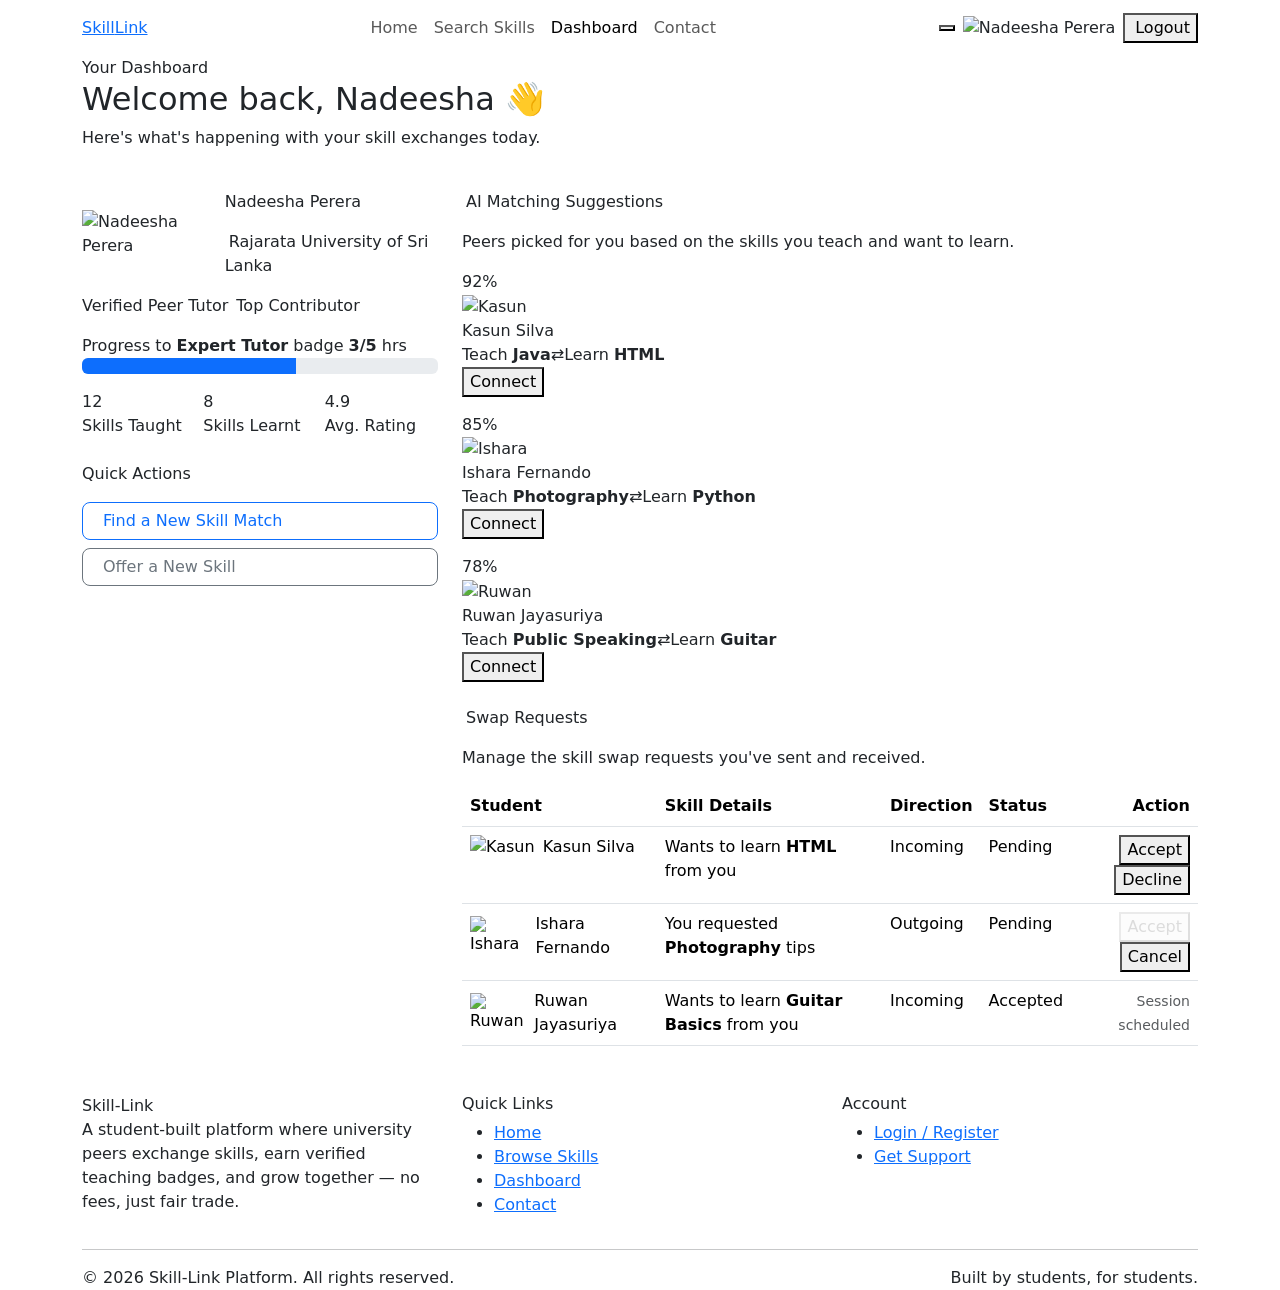
==== dashboard.html @ 2601b288 "Update recent code changes" ====
<!DOCTYPE html>
<html lang="en">
<head>
<meta charset="UTF-8">
<meta name="viewport" content="width=device-width, initial-scale=1.0">
<title>Dashboard | Skill-Link</title>

<!-- Bootstrap 5 -->
<link href="https://cdnjs.cloudflare.com/ajax/libs/twitter-bootstrap/5.3.3/css/bootstrap.min.css" rel="stylesheet">
<!-- Bootstrap Icons -->
<link href="https://cdnjs.cloudflare.com/ajax/libs/bootstrap-icons/1.11.3/font/bootstrap-icons.min.css" rel="stylesheet">
<!-- Fonts -->
<link rel="preconnect" href="https://fonts.googleapis.com">
<link href="https://fonts.googleapis.com/css2?family=Poppins:wght@500;600;700;800&family=Inter:wght@400;500;600;700&display=swap" rel="stylesheet">

<!-- Custom Stylesheet -->
<link rel="stylesheet" href="css/dashboard.css">
</head>
<body>


<nav class="navbar navbar-expand-lg sl-navbar sticky-top">
  <div class="container">
    <a class="sl-brand" href="index.html">Skill<span class="dot">Link</span></a>

    <button class="navbar-toggler border-0 text-white" type="button" data-bs-toggle="collapse" data-bs-target="#slNav">
      <i class="bi bi-list fs-2 text-white"></i>
    </button>

    <div class="collapse navbar-collapse" id="slNav">
      <ul class="navbar-nav mx-auto mt-3 mt-lg-0">
        <li class="nav-item"><a class="nav-link sl-nav-link" href="index.html">Home</a></li>
        <li class="nav-item"><a class="nav-link sl-nav-link" href="skills.html">Search Skills</a></li>
        <li class="nav-item"><a class="nav-link sl-nav-link active" href="dashboard.html">Dashboard</a></li>
        <li class="nav-item"><a class="nav-link sl-nav-link" href="contact.html">Contact</a></li>
      </ul>

      <div class="d-flex align-items-center gap-2 mt-3 mt-lg-0">
        <button class="sl-icon-btn" title="Notifications">
          <i class="bi bi-bell"></i>
          <span class="badge-dot"></span>
        </button>

        <div class="dropdown">
          <button class="btn d-flex align-items-center gap-2 p-0 border-0" data-bs-toggle="dropdown" aria-expanded="false">
            <img src="https://images.unsplash.com/photo-1534528741775-53994a69daeb?auto=format&fit=crop&w=150&q=80" class="sl-nav-avatar" alt="Nadeesha Perera">
          </button>
          <ul class="dropdown-menu dropdown-menu-end dropdown-menu-dark-custom mt-2">
            <li><h6 class="dropdown-header text-white-50">Nadeesha Perera</h6></li>
            <li><a class="dropdown-item" href="#"><i class="bi bi-person me-2"></i>My Profile</a></li>
            <li><a class="dropdown-item" href="dashboard.html"><i class="bi bi-speedometer2 me-2"></i>Dashboard</a></li>
            <li><hr class="dropdown-divider"></li>
            <li><a class="dropdown-item" href="#"><i class="bi bi-gear me-2"></i>Settings</a></li>
          </ul>
        </div>

        <button class="sl-btn-logout" onclick="handleLogout()">
          <i class="bi bi-box-arrow-right me-1"></i>Logout
        </button>
      </div>
    </div>
  </div>
</nav>


<div class="container sl-page-header">
  <div class="eyebrow">Your Dashboard</div>
  <h2>Welcome back, Nadeesha 👋</h2>
  <p>Here's what's happening with your skill exchanges today.</p>
</div>


<div class="container pb-5">
  <div class="row g-4 mt-1">

    
    <div class="col-lg-4">
      <div class="sl-card mb-4">
        <div class="d-flex align-items-center gap-3 mb-3">
          <img src="https://images.unsplash.com/photo-1534528741775-53994a69daeb?auto=format&fit=crop&w=150&q=80" class="sl-profile-photo" alt="Nadeesha Perera">
          <div>
            <p class="sl-profile-name">Nadeesha Perera</p>
            <p class="sl-profile-uni mb-0"><i class="bi bi-mortarboard me-1"></i>Rajarata University of Sri Lanka</p>
          </div>
        </div>

        <div class="d-flex flex-wrap gap-2 mb-3">
          <span class="sl-badge-chip" data-bs-toggle="tooltip" title="Awarded after 5+ verified peer teaching sessions">
            <i class="bi bi-patch-check-fill"></i> Verified Peer Tutor
          </span>
          <span class="sl-badge-chip mint" data-bs-toggle="tooltip" title="Ranked in the top 10% of active contributors this month">
            <i class="bi bi-star-fill"></i> Top Contributor
          </span>
        </div>

        <div class="sl-progress-wrap mb-3">
          <div class="label-row">
            <span>Progress to <strong>Expert Tutor</strong> badge</span>
            <span><strong>3/5</strong> hrs</span>
          </div>
          <div class="progress">
            <div class="progress-bar progress-bar-amber" style="width:60%"></div>
          </div>
        </div>

        <div class="row g-2">
          <div class="col-4">
            <div class="sl-stat">
              <div class="num">12</div>
              <div class="lbl">Skills Taught</div>
            </div>
          </div>
          <div class="col-4">
            <div class="sl-stat">
              <div class="num">8</div>
              <div class="lbl">Skills Learnt</div>
            </div>
          </div>
          <div class="col-4">
            <div class="sl-stat">
              <div class="num">4.9</div>
              <div class="lbl">Avg. Rating</div>
            </div>
          </div>
        </div>
      </div>

      <!-- Quick actions -->
      <div class="sl-card">
        <p class="sl-card-title mb-3">Quick Actions</p>
        <div class="d-grid gap-2">
          <a href="skills.html" class="btn btn-outline-primary d-flex align-items-center gap-2 rounded-3">
            <i class="bi bi-search"></i> Find a New Skill Match
          </a>
          <a href="#" class="btn btn-outline-secondary d-flex align-items-center gap-2 rounded-3">
            <i class="bi bi-plus-circle"></i> Offer a New Skill
          </a>
        </div>
      </div>
    </div>

    
    <div class="col-lg-8">

      <!-- AI Matching Suggestions -->
      <div class="sl-card mb-4">
        <p class="sl-card-title"><i class="bi bi-stars me-1" style="color:var(--sl-indigo)"></i>AI Matching Suggestions</p>
        <p class="sl-card-subtitle">Peers picked for you based on the skills you teach and want to learn.</p>

        <div class="d-flex flex-column gap-3" id="matchList">

          <div class="match-card">
            <div class="match-ring" style="--pct:92"><span>92%</span></div>
            <img src="https://images.unsplash.com/photo-1539571696357-5a69c17a67c6?auto=format&fit=crop&w=150&q=80" class="match-avatar" alt="Kasun">
            <div class="flex-grow-1">
              <p class="match-name mb-0">Kasun Silva</p>
              <p class="match-skills mb-0">Teach <strong>Java</strong><span class="swap-arrow">⇄</span>Learn <strong>HTML</strong></p>
            </div>
            <button class="btn-sl-connect" onclick="connectPeer(this,'Kasun')">Connect</button>
          </div>

          <div class="match-card">
            <div class="match-ring" style="--pct:85"><span>85%</span></div>
            <img src="https://images.unsplash.com/photo-1517841905240-472988babdf9?auto=format&fit=crop&w=150&q=80" class="match-avatar" alt="Ishara">
            <div class="flex-grow-1">
              <p class="match-name mb-0">Ishara Fernando</p>
              <p class="match-skills mb-0">Teach <strong>Photography</strong><span class="swap-arrow">⇄</span>Learn <strong>Python</strong></p>
            </div>
            <button class="btn-sl-connect" onclick="connectPeer(this,'Ishara')">Connect</button>
          </div>

          <div class="match-card">
            <div class="match-ring" style="--pct:78"><span>78%</span></div>
            <img src="https://images.unsplash.com/photo-1507003211169-0a1dd7228f2d?auto=format&fit=crop&w=150&q=80" class="match-avatar" alt="Ruwan">
            <div class="flex-grow-1">
              <p class="match-name mb-0">Ruwan Jayasuriya</p>
              <p class="match-skills mb-0">Teach <strong>Public Speaking</strong><span class="swap-arrow">⇄</span>Learn <strong>Guitar</strong></p>
            </div>
            <button class="btn-sl-connect" onclick="connectPeer(this,'Ruwan')">Connect</button>
          </div>

        </div>
      </div>

      <!-- Swap Requests -->
      <div class="sl-card">
        <p class="sl-card-title"><i class="bi bi-arrow-left-right me-1" style="color:var(--sl-indigo)"></i>Swap Requests</p>
        <p class="sl-card-subtitle">Manage the skill swap requests you've sent and received.</p>

        <div class="table-responsive">
          <table class="table sl-table mb-0">
            <thead>
              <tr>
                <th>Student</th>
                <th>Skill Details</th>
                <th>Direction</th>
                <th>Status</th>
                <th class="text-end">Action</th>
              </tr>
            </thead>
            <tbody id="requestsBody">
              <tr data-row>
                <td>
                  <div class="d-flex align-items-center gap-2">
                    <img src="https://images.unsplash.com/photo-1539571696357-5a69c17a67c6?auto=format&fit=crop&w=150&q=80" class="table-avatar" alt="Kasun">
                    <span>Kasun Silva</span>
                  </div>
                </td>
                <td>Wants to learn <strong>HTML</strong> from you</td>
                <td><span class="direction-tag direction-in">Incoming</span></td>
                <td data-status><span class="status-badge status-pending">Pending</span></td>
                <td class="text-end" data-actions>
                  <button class="btn-accept" onclick="setStatus(this,'accepted')">Accept</button>
                  <button class="btn-decline" onclick="setStatus(this,'declined')">Decline</button>
                </td>
              </tr>

              <tr data-row>
                <td>
                  <div class="d-flex align-items-center gap-2">
                    <img src="https://images.unsplash.com/photo-1517841905240-472988babdf9?auto=format&fit=crop&w=150&q=80" class="table-avatar" alt="Ishara">
                    <span>Ishara Fernando</span>
                  </div>
                </td>
                <td>You requested <strong>Photography</strong> tips</td>
                <td><span class="direction-tag direction-out">Outgoing</span></td>
                <td data-status><span class="status-badge status-pending">Pending</span></td>
                <td class="text-end" data-actions>
                  <button class="btn-accept" disabled title="Waiting on Ishara" style="opacity:.45;cursor:not-allowed;">Accept</button>
                  <button class="btn-decline" onclick="setStatus(this,'declined')">Cancel</button>
                </td>
              </tr>

              <tr data-row>
                <td>
                  <div class="d-flex align-items-center gap-2">
                    <img src="https://images.unsplash.com/photo-1507003211169-0a1dd7228f2d?auto=format&fit=crop&w=150&q=80" class="table-avatar" alt="Ruwan">
                    <span>Ruwan Jayasuriya</span>
                  </div>
                </td>
                <td>Wants to learn <strong>Guitar Basics</strong> from you</td>
                <td><span class="direction-tag direction-in">Incoming</span></td>
                <td data-status><span class="status-badge status-accepted">Accepted</span></td>
                <td class="text-end" data-actions>
                  <span class="text-muted small">Session scheduled</span>
                </td>
              </tr>
            </tbody>
          </table>
        </div>
      </div>

    </div>
  </div>
</div>


<footer class="sl-footer">
  <div class="container">
    <div class="row g-4">
      <div class="col-lg-4">
        <div class="footer-brand">
          <i class="bi bi-mortarboard-fill text-accent"></i> Skill<span class="dot">-Link</span>
        </div>
        <p>A student-built platform where university peers exchange skills, earn verified teaching badges, and grow together — no fees, just fair trade.</p>
        <div class="footer-social">
          <a href="#" aria-label="Facebook"><i class="bi bi-facebook"></i></a>
          <a href="#" aria-label="Twitter / X"><i class="bi bi-twitter-x"></i></a>
          <a href="#" aria-label="LinkedIn"><i class="bi bi-linkedin"></i></a>
          <a href="#" aria-label="Instagram"><i class="bi bi-instagram"></i></a>
        </div>
      </div>

      <div class="col-6 col-lg-4">
        <h6>Quick Links</h6>
        <ul>
          <li><a href="index.html">Home</a></li>
          <li><a href="skills.html">Browse Skills</a></li>
          <li><a href="dashboard.html">Dashboard</a></li>
          <li><a href="contact.html">Contact</a></li>
        </ul>
      </div>

      <div class="col-6 col-lg-4">
        <h6>Account</h6>
        <ul>
          <li><a href="login.html">Login / Register</a></li>
          <li><a href="contact.html">Get Support</a></li>
        </ul>
      </div>
    </div>

    <hr class="footer-divider">

    <div class="d-flex flex-wrap justify-content-between align-items-center footer-bottom">
      <p class="mb-0">&copy; 2026 Skill-Link Platform. All rights reserved.</p>
      <p class="mb-0">Built by students, for students.</p>
    </div>
  </div>
</footer>

<!-- Bootstrap 5 JS -->
<script src="https://cdnjs.cloudflare.com/ajax/libs/twitter-bootstrap/5.3.3/js/bootstrap.bundle.min.js"></script>

<!-- Custom Script -->
<script src="js/dashboard.js"></script>

</body>
</html>
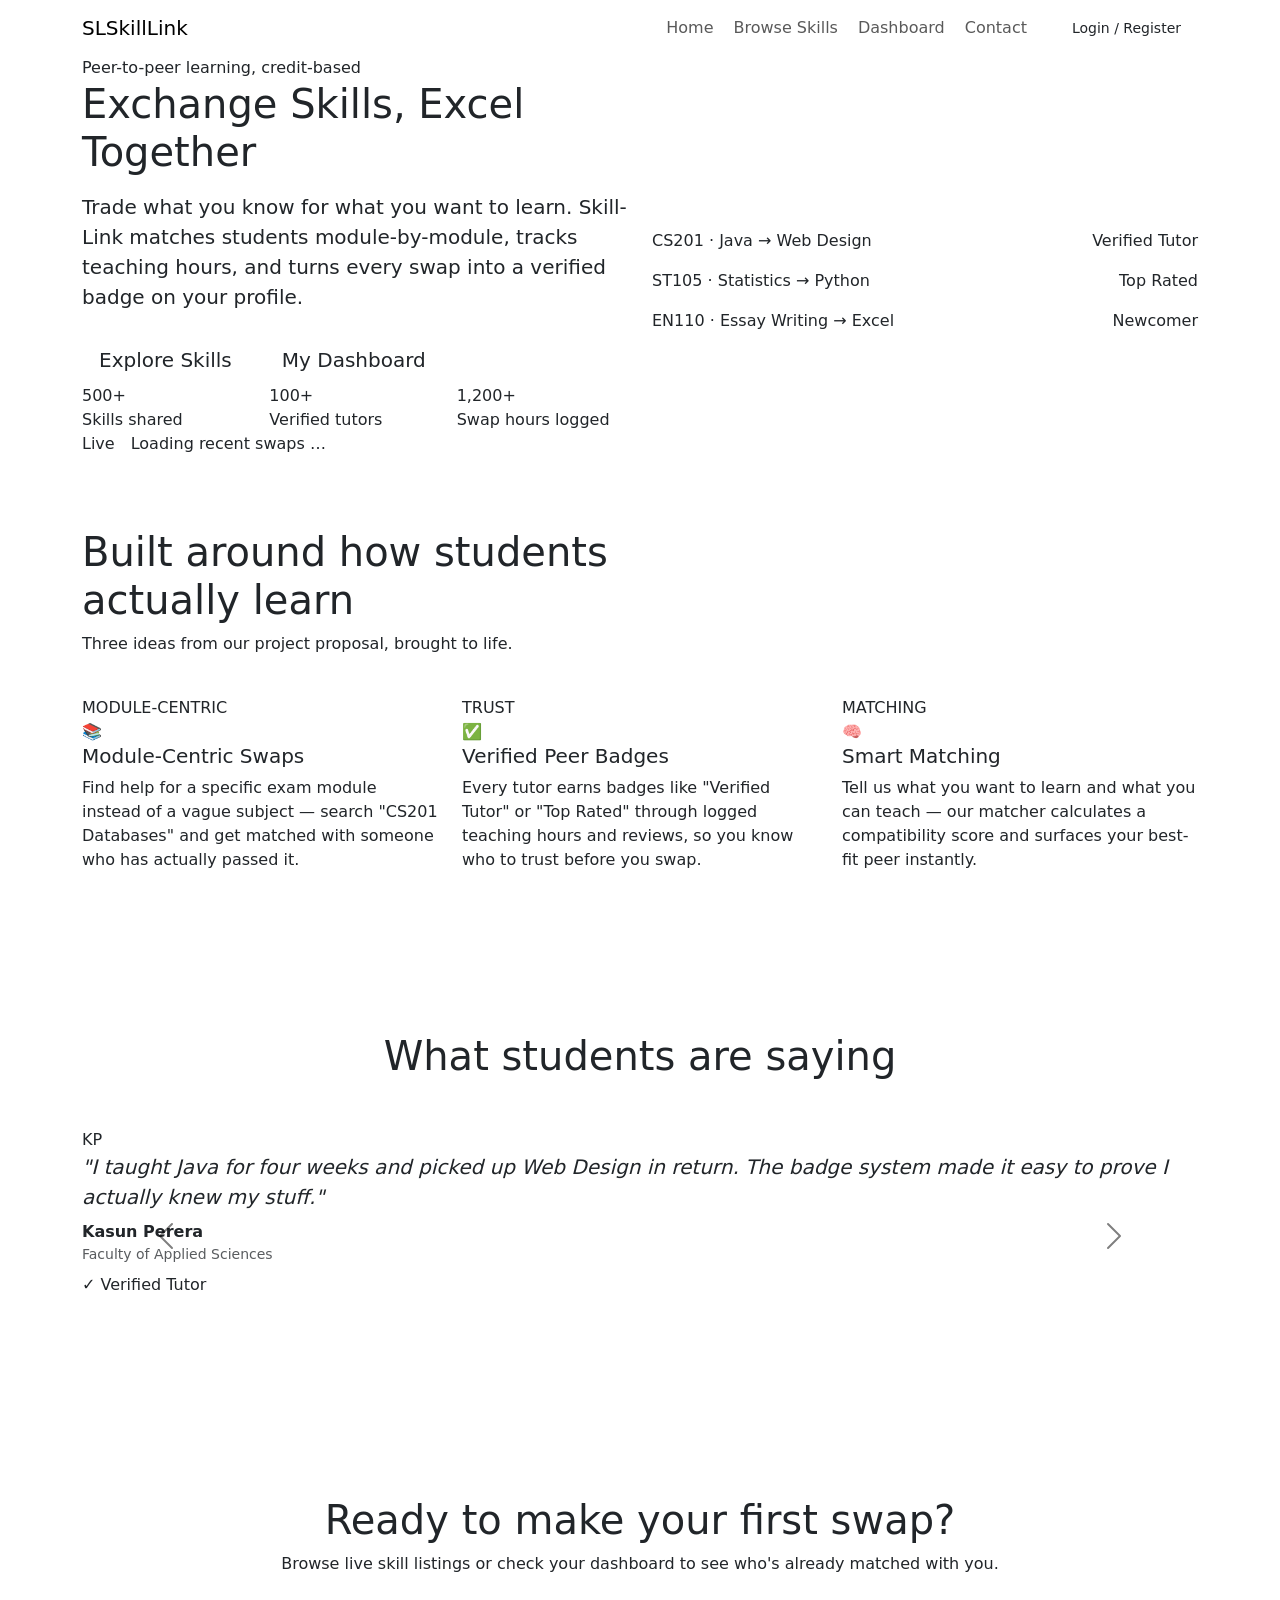
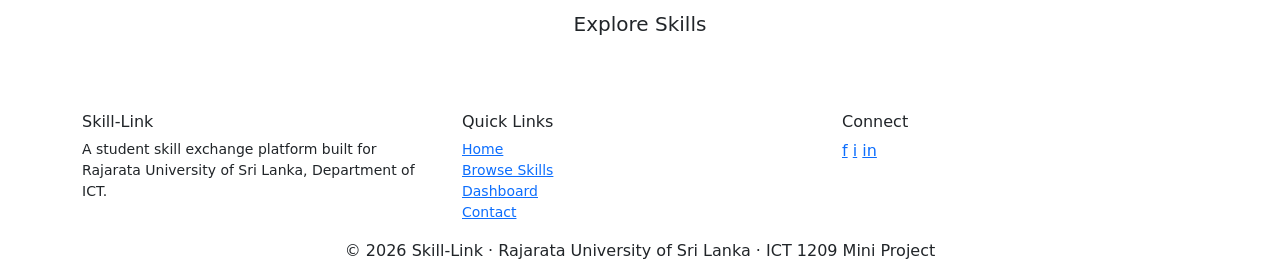
==== commit 42f8be08: "message" ====
--- a/dashboard.html
+++ b/dashboard.html
@@ -3,307 +3,220 @@
 <head>
 <meta charset="UTF-8">
 <meta name="viewport" content="width=device-width, initial-scale=1.0">
-<title>Dashboard | Skill-Link</title>
-
-<!-- Bootstrap 5 -->
-<link href="https://cdnjs.cloudflare.com/ajax/libs/twitter-bootstrap/5.3.3/css/bootstrap.min.css" rel="stylesheet">
-<!-- Bootstrap Icons -->
-<link href="https://cdnjs.cloudflare.com/ajax/libs/bootstrap-icons/1.11.3/font/bootstrap-icons.min.css" rel="stylesheet">
-<!-- Fonts -->
-<link rel="preconnect" href="https://fonts.googleapis.com">
-<link href="https://fonts.googleapis.com/css2?family=Poppins:wght@500;600;700;800&family=Inter:wght@400;500;600;700&display=swap" rel="stylesheet">
-
-<!-- Custom Stylesheet -->
-<link rel="stylesheet" href="css/dashboard.css">
+<title>Skill-Link | Exchange Skills, Excel Together</title>
+<meta name="description" content="Skill-Link is a peer-to-peer skill exchange platform for university students.">
+
+<link href="https://fonts.googleapis.com/css2?family=Sora:wght@600;700;800&family=Inter:wght@400;500;600&display=swap" rel="stylesheet">
+<link href="https://cdn.jsdelivr.net/npm/bootstrap@5.3.3/dist/css/bootstrap.min.css" rel="stylesheet">
+<link rel="stylesheet" href="css/style.css">
 </head>
 <body>
 
-
-<nav class="navbar navbar-expand-lg sl-navbar sticky-top">
+<nav class="navbar navbar-expand-lg sticky-top navbar-custom">
   <div class="container">
-    <a class="sl-brand" href="index.html">Skill<span class="dot">Link</span></a>
-
-    <button class="navbar-toggler border-0 text-white" type="button" data-bs-toggle="collapse" data-bs-target="#slNav">
-      <i class="bi bi-list fs-2 text-white"></i>
+    <a class="navbar-brand" href="index.html"><span class="brand-mark">SL</span>Skill<span class="brand-accent">Link</span></a>
+    <button class="navbar-toggler" type="button" data-bs-toggle="collapse" data-bs-target="#navMain" aria-controls="navMain" aria-expanded="false" aria-label="Toggle navigation">
+      <span class="navbar-toggler-icon"></span>
     </button>
-
-    <div class="collapse navbar-collapse" id="slNav">
-      <ul class="navbar-nav mx-auto mt-3 mt-lg-0">
-        <li class="nav-item"><a class="nav-link sl-nav-link" href="index.html">Home</a></li>
-        <li class="nav-item"><a class="nav-link sl-nav-link" href="skills.html">Search Skills</a></li>
-        <li class="nav-item"><a class="nav-link sl-nav-link active" href="dashboard.html">Dashboard</a></li>
-        <li class="nav-item"><a class="nav-link sl-nav-link" href="contact.html">Contact</a></li>
+    <div class="collapse navbar-collapse" id="navMain">
+      <ul class="navbar-nav ms-auto align-items-lg-center gap-lg-1">
+        <li class="nav-item"><a class="nav-link" href="index.html">Home</a></li>
+        <li class="nav-item"><a class="nav-link" href="skills.html">Browse Skills</a></li>
+        <li class="nav-item"><a class="nav-link" href="dashboard.html">Dashboard</a></li>
+        <li class="nav-item"><a class="nav-link" href="contact.html">Contact</a></li>
+        <li class="nav-item ms-lg-3"><a class="btn btn-outline-primary-custom btn-sm px-3" href="login.html">Login / Register</a></li>
       </ul>
-
-      <div class="d-flex align-items-center gap-2 mt-3 mt-lg-0">
-        <button class="sl-icon-btn" title="Notifications">
-          <i class="bi bi-bell"></i>
-          <span class="badge-dot"></span>
-        </button>
-
-        <div class="dropdown">
-          <button class="btn d-flex align-items-center gap-2 p-0 border-0" data-bs-toggle="dropdown" aria-expanded="false">
-            <img src="https://images.unsplash.com/photo-1534528741775-53994a69daeb?auto=format&fit=crop&w=150&q=80" class="sl-nav-avatar" alt="Nadeesha Perera">
-          </button>
-          <ul class="dropdown-menu dropdown-menu-end dropdown-menu-dark-custom mt-2">
-            <li><h6 class="dropdown-header text-white-50">Nadeesha Perera</h6></li>
-            <li><a class="dropdown-item" href="#"><i class="bi bi-person me-2"></i>My Profile</a></li>
-            <li><a class="dropdown-item" href="dashboard.html"><i class="bi bi-speedometer2 me-2"></i>Dashboard</a></li>
-            <li><hr class="dropdown-divider"></li>
-            <li><a class="dropdown-item" href="#"><i class="bi bi-gear me-2"></i>Settings</a></li>
-          </ul>
-        </div>
-
-        <button class="sl-btn-logout" onclick="handleLogout()">
-          <i class="bi bi-box-arrow-right me-1"></i>Logout
-        </button>
-      </div>
     </div>
   </div>
 </nav>
 
-
-<div class="container sl-page-header">
-  <div class="eyebrow">Your Dashboard</div>
-  <h2>Welcome back, Nadeesha 👋</h2>
-  <p>Here's what's happening with your skill exchanges today.</p>
+<header class="hero">
+  <div class="container">
+    <div class="row align-items-center gy-5">
+      <div class="col-lg-6">
+        <span class="eyebrow-badge">Peer-to-peer learning, credit-based</span>
+        <h1>Exchange Skills, <span style="color:var(--primary)">Excel</span> Together</h1>
+        <p class="fs-5 mt-3">Trade what you know for what you want to learn. Skill-Link matches students module-by-module, tracks teaching hours, and turns every swap into a verified badge on your profile.</p>
+        <div class="d-flex flex-wrap gap-3 mt-4">
+          <a href="skills.html" class="btn btn-primary-custom btn-lg">Explore Skills</a>
+          <a href="dashboard.html" class="btn btn-outline-primary-custom btn-lg">My Dashboard</a>
+        </div>
+
+        <div class="row stat-strip g-3">
+          <div class="col-6 col-sm-4">
+            <div class="stat-num">500+</div>
+            <div class="stat-label">Skills shared</div>
+          </div>
+          <div class="col-6 col-sm-4">
+            <div class="stat-num">100+</div>
+            <div class="stat-label">Verified tutors</div>
+          </div>
+          <div class="col-6 col-sm-4">
+            <div class="stat-num">1,200+</div>
+            <div class="stat-label">Swap hours logged</div>
+          </div>
+        </div>
+      </div>
+
+      <div class="col-lg-6">
+        <div class="hero-visual">
+          <p class="text-white-50 small mb-1">This week on Skill-Link</p>
+          <h5 class="text-white mb-4">Module-centric swaps happening now</h5>
+          <div class="d-flex flex-column gap-3">
+            <div class="float-card d-flex justify-content-between align-items-center">
+              <span>CS201 &middot; Java &rarr; Web Design</span>
+              <span class="skill-badge badge-verified">Verified Tutor</span>
+            </div>
+            <div class="float-card d-flex justify-content-between align-items-center">
+              <span>ST105 &middot; Statistics &rarr; Python</span>
+              <span class="skill-badge badge-top">Top Rated</span>
+            </div>
+            <div class="float-card d-flex justify-content-between align-items-center">
+              <span>EN110 &middot; Essay Writing &rarr; Excel</span>
+              <span class="skill-badge badge-newcomer">Newcomer</span>
+            </div>
+          </div>
+        </div>
+      </div>
+    </div>
+  </div>
+</header>
+
+<div class="ticker-bar">
+  <div class="container d-flex align-items-center gap-3">
+    <span class="ticker-label">Live</span>
+    <span id="tickerText" class="ticker-fade">Loading recent swaps &hellip;</span>
+  </div>
 </div>
 
-
-<div class="container pb-5">
-  <div class="row g-4 mt-1">
-
-    
-    <div class="col-lg-4">
-      <div class="sl-card mb-4">
-        <div class="d-flex align-items-center gap-3 mb-3">
-          <img src="https://images.unsplash.com/photo-1534528741775-53994a69daeb?auto=format&fit=crop&w=150&q=80" class="sl-profile-photo" alt="Nadeesha Perera">
-          <div>
-            <p class="sl-profile-name">Nadeesha Perera</p>
-            <p class="sl-profile-uni mb-0"><i class="bi bi-mortarboard me-1"></i>Rajarata University of Sri Lanka</p>
-          </div>
-        </div>
-
-        <div class="d-flex flex-wrap gap-2 mb-3">
-          <span class="sl-badge-chip" data-bs-toggle="tooltip" title="Awarded after 5+ verified peer teaching sessions">
-            <i class="bi bi-patch-check-fill"></i> Verified Peer Tutor
-          </span>
-          <span class="sl-badge-chip mint" data-bs-toggle="tooltip" title="Ranked in the top 10% of active contributors this month">
-            <i class="bi bi-star-fill"></i> Top Contributor
-          </span>
-        </div>
-
-        <div class="sl-progress-wrap mb-3">
-          <div class="label-row">
-            <span>Progress to <strong>Expert Tutor</strong> badge</span>
-            <span><strong>3/5</strong> hrs</span>
-          </div>
-          <div class="progress">
-            <div class="progress-bar progress-bar-amber" style="width:60%"></div>
-          </div>
-        </div>
-
-        <div class="row g-2">
-          <div class="col-4">
-            <div class="sl-stat">
-              <div class="num">12</div>
-              <div class="lbl">Skills Taught</div>
-            </div>
-          </div>
-          <div class="col-4">
-            <div class="sl-stat">
-              <div class="num">8</div>
-              <div class="lbl">Skills Learnt</div>
-            </div>
-          </div>
-          <div class="col-4">
-            <div class="sl-stat">
-              <div class="num">4.9</div>
-              <div class="lbl">Avg. Rating</div>
-            </div>
-          </div>
-        </div>
-      </div>
-
-      <!-- Quick actions -->
-      <div class="sl-card">
-        <p class="sl-card-title mb-3">Quick Actions</p>
-        <div class="d-grid gap-2">
-          <a href="skills.html" class="btn btn-outline-primary d-flex align-items-center gap-2 rounded-3">
-            <i class="bi bi-search"></i> Find a New Skill Match
-          </a>
-          <a href="#" class="btn btn-outline-secondary d-flex align-items-center gap-2 rounded-3">
-            <i class="bi bi-plus-circle"></i> Offer a New Skill
-          </a>
-        </div>
-      </div>
-    </div>
-
-    
-    <div class="col-lg-8">
-
-      <!-- AI Matching Suggestions -->
-      <div class="sl-card mb-4">
-        <p class="sl-card-title"><i class="bi bi-stars me-1" style="color:var(--sl-indigo)"></i>AI Matching Suggestions</p>
-        <p class="sl-card-subtitle">Peers picked for you based on the skills you teach and want to learn.</p>
-
-        <div class="d-flex flex-column gap-3" id="matchList">
-
-          <div class="match-card">
-            <div class="match-ring" style="--pct:92"><span>92%</span></div>
-            <img src="https://images.unsplash.com/photo-1539571696357-5a69c17a67c6?auto=format&fit=crop&w=150&q=80" class="match-avatar" alt="Kasun">
-            <div class="flex-grow-1">
-              <p class="match-name mb-0">Kasun Silva</p>
-              <p class="match-skills mb-0">Teach <strong>Java</strong><span class="swap-arrow">⇄</span>Learn <strong>HTML</strong></p>
-            </div>
-            <button class="btn-sl-connect" onclick="connectPeer(this,'Kasun')">Connect</button>
-          </div>
-
-          <div class="match-card">
-            <div class="match-ring" style="--pct:85"><span>85%</span></div>
-            <img src="https://images.unsplash.com/photo-1517841905240-472988babdf9?auto=format&fit=crop&w=150&q=80" class="match-avatar" alt="Ishara">
-            <div class="flex-grow-1">
-              <p class="match-name mb-0">Ishara Fernando</p>
-              <p class="match-skills mb-0">Teach <strong>Photography</strong><span class="swap-arrow">⇄</span>Learn <strong>Python</strong></p>
-            </div>
-            <button class="btn-sl-connect" onclick="connectPeer(this,'Ishara')">Connect</button>
-          </div>
-
-          <div class="match-card">
-            <div class="match-ring" style="--pct:78"><span>78%</span></div>
-            <img src="https://images.unsplash.com/photo-1507003211169-0a1dd7228f2d?auto=format&fit=crop&w=150&q=80" class="match-avatar" alt="Ruwan">
-            <div class="flex-grow-1">
-              <p class="match-name mb-0">Ruwan Jayasuriya</p>
-              <p class="match-skills mb-0">Teach <strong>Public Speaking</strong><span class="swap-arrow">⇄</span>Learn <strong>Guitar</strong></p>
-            </div>
-            <button class="btn-sl-connect" onclick="connectPeer(this,'Ruwan')">Connect</button>
-          </div>
-
-        </div>
-      </div>
-
-      <!-- Swap Requests -->
-      <div class="sl-card">
-        <p class="sl-card-title"><i class="bi bi-arrow-left-right me-1" style="color:var(--sl-indigo)"></i>Swap Requests</p>
-        <p class="sl-card-subtitle">Manage the skill swap requests you've sent and received.</p>
-
-        <div class="table-responsive">
-          <table class="table sl-table mb-0">
-            <thead>
-              <tr>
-                <th>Student</th>
-                <th>Skill Details</th>
-                <th>Direction</th>
-                <th>Status</th>
-                <th class="text-end">Action</th>
-              </tr>
-            </thead>
-            <tbody id="requestsBody">
-              <tr data-row>
-                <td>
-                  <div class="d-flex align-items-center gap-2">
-                    <img src="https://images.unsplash.com/photo-1539571696357-5a69c17a67c6?auto=format&fit=crop&w=150&q=80" class="table-avatar" alt="Kasun">
-                    <span>Kasun Silva</span>
-                  </div>
-                </td>
-                <td>Wants to learn <strong>HTML</strong> from you</td>
-                <td><span class="direction-tag direction-in">Incoming</span></td>
-                <td data-status><span class="status-badge status-pending">Pending</span></td>
-                <td class="text-end" data-actions>
-                  <button class="btn-accept" onclick="setStatus(this,'accepted')">Accept</button>
-                  <button class="btn-decline" onclick="setStatus(this,'declined')">Decline</button>
-                </td>
-              </tr>
-
-              <tr data-row>
-                <td>
-                  <div class="d-flex align-items-center gap-2">
-                    <img src="https://images.unsplash.com/photo-1517841905240-472988babdf9?auto=format&fit=crop&w=150&q=80" class="table-avatar" alt="Ishara">
-                    <span>Ishara Fernando</span>
-                  </div>
-                </td>
-                <td>You requested <strong>Photography</strong> tips</td>
-                <td><span class="direction-tag direction-out">Outgoing</span></td>
-                <td data-status><span class="status-badge status-pending">Pending</span></td>
-                <td class="text-end" data-actions>
-                  <button class="btn-accept" disabled title="Waiting on Ishara" style="opacity:.45;cursor:not-allowed;">Accept</button>
-                  <button class="btn-decline" onclick="setStatus(this,'declined')">Cancel</button>
-                </td>
-              </tr>
-
-              <tr data-row>
-                <td>
-                  <div class="d-flex align-items-center gap-2">
-                    <img src="https://images.unsplash.com/photo-1507003211169-0a1dd7228f2d?auto=format&fit=crop&w=150&q=80" class="table-avatar" alt="Ruwan">
-                    <span>Ruwan Jayasuriya</span>
-                  </div>
-                </td>
-                <td>Wants to learn <strong>Guitar Basics</strong> from you</td>
-                <td><span class="direction-tag direction-in">Incoming</span></td>
-                <td data-status><span class="status-badge status-accepted">Accepted</span></td>
-                <td class="text-end" data-actions>
-                  <span class="text-muted small">Session scheduled</span>
-                </td>
-              </tr>
-            </tbody>
-          </table>
-        </div>
-      </div>
-
-    </div>
-  </div>
-</div>
-
-
-<footer class="sl-footer">
+<section class="py-5" id="features">
+  <div class="container py-4">
+    <div class="row mb-4">
+      <div class="col-lg-7">
+        <h2 class="h1">Built around how students actually learn</h2>
+        <p>Three ideas from our project proposal, brought to life.</p>
+      </div>
+    </div>
+    <div class="row g-4">
+      <div class="col-md-4">
+        <div class="feature-card">
+          <span class="module-chip">MODULE-CENTRIC</span>
+          <div class="feature-icon">&#128218;</div>
+          <h5>Module-Centric Swaps</h5>
+          <p>Find help for a specific exam module instead of a vague subject &mdash; search "CS201 Databases" and get matched with someone who has actually passed it.</p>
+        </div>
+      </div>
+      <div class="col-md-4">
+        <div class="feature-card">
+          <span class="module-chip">TRUST</span>
+          <div class="feature-icon">&#9989;</div>
+          <h5>Verified Peer Badges</h5>
+          <p>Every tutor earns badges like "Verified Tutor" or "Top Rated" through logged teaching hours and reviews, so you know who to trust before you swap.</p>
+        </div>
+      </div>
+      <div class="col-md-4">
+        <div class="feature-card">
+          <span class="module-chip">MATCHING</span>
+          <div class="feature-icon">&#129504;</div>
+          <h5>Smart Matching</h5>
+          <p>Tell us what you want to learn and what you can teach &mdash; our matcher calculates a compatibility score and surfaces your best-fit peer instantly.</p>
+        </div>
+      </div>
+    </div>
+  </div>
+</section>
+
+<section class="py-5" style="background:var(--surface); border-top:1px solid var(--border); border-bottom:1px solid var(--border);">
+  <div class="container py-4">
+    <h2 class="h1 text-center mb-5">What students are saying</h2>
+
+    <div id="testimonialCarousel" class="carousel slide" data-bs-ride="carousel" data-bs-interval="4500">
+      <div class="carousel-inner">
+        <div class="carousel-item active">
+          <div class="testimonial-card">
+            <div class="avatar-ring">KP</div>
+            <p class="fst-italic fs-5 mb-2">"I taught Java for four weeks and picked up Web Design in return. The badge system made it easy to prove I actually knew my stuff."</p>
+            <strong>Kasun Perera</strong>
+            <div class="text-muted small mb-2">Faculty of Applied Sciences</div>
+            <span class="skill-badge badge-verified">&#10003; Verified Tutor</span>
+          </div>
+        </div>
+        <div class="carousel-item">
+          <div class="testimonial-card">
+            <div class="avatar-ring">NR</div>
+            <p class="fst-italic fs-5 mb-2">"The Smart Matcher found me a Python tutor in under a minute. Way faster than posting on a group chat and hoping someone replies."</p>
+            <strong>Nimali Rathnayake</strong>
+            <div class="text-muted small mb-2">Faculty of Management</div>
+            <span class="skill-badge badge-top">Top Rated</span>
+          </div>
+        </div>
+        <div class="carousel-item">
+          <div class="testimonial-card">
+            <div class="avatar-ring">DF</div>
+            <p class="fst-italic fs-5 mb-2">"I was nervous about tutoring for the first time. Logging my hours toward a badge kept me motivated to actually show up."</p>
+            <strong>Dinuka Fernando</strong>
+            <div class="text-muted small mb-2">Faculty of Applied Sciences</div>
+            <span class="skill-badge badge-verified">&#10003; Verified Tutor</span>
+          </div>
+        </div>
+      </div>
+      <button class="carousel-control-prev" type="button" data-bs-target="#testimonialCarousel" data-bs-slide="prev">
+        <span class="carousel-control-prev-icon" style="filter:invert(1) grayscale(1)" aria-hidden="true"></span>
+        <span class="visually-hidden">Previous</span>
+      </button>
+      <button class="carousel-control-next" type="button" data-bs-target="#testimonialCarousel" data-bs-slide="next">
+        <span class="carousel-control-next-icon" style="filter:invert(1) grayscale(1)" aria-hidden="true"></span>
+        <span class="visually-hidden">Next</span>
+      </button>
+      <div class="carousel-indicators" style="position:static; margin-top:1.5rem;">
+        <button type="button" data-bs-target="#testimonialCarousel" data-bs-slide-to="0" class="active" style="background-color:var(--primary)"></button>
+        <button type="button" data-bs-target="#testimonialCarousel" data-bs-slide-to="1" style="background-color:var(--primary)"></button>
+        <button type="button" data-bs-target="#testimonialCarousel" data-bs-slide-to="2" style="background-color:var(--primary)"></button>
+      </div>
+    </div>
+  </div>
+</section>
+
+<section class="py-5">
+  <div class="container py-3 text-center">
+    <h2 class="h1">Ready to make your first swap?</h2>
+    <p class="mx-auto">Browse live skill listings or check your dashboard to see who's already matched with you.</p>
+    <a href="skills.html" class="btn btn-primary-custom btn-lg mt-2">Explore Skills</a>
+  </div>
+</section>
+
+<footer class="site-footer">
   <div class="container">
     <div class="row g-4">
-      <div class="col-lg-4">
-        <div class="footer-brand">
-          <i class="bi bi-mortarboard-fill text-accent"></i> Skill<span class="dot">-Link</span>
-        </div>
-        <p>A student-built platform where university peers exchange skills, earn verified teaching badges, and grow together — no fees, just fair trade.</p>
-        <div class="footer-social">
-          <a href="#" aria-label="Facebook"><i class="bi bi-facebook"></i></a>
-          <a href="#" aria-label="Twitter / X"><i class="bi bi-twitter-x"></i></a>
-          <a href="#" aria-label="LinkedIn"><i class="bi bi-linkedin"></i></a>
-          <a href="#" aria-label="Instagram"><i class="bi bi-instagram"></i></a>
-        </div>
-      </div>
-
-      <div class="col-6 col-lg-4">
-        <h6>Quick Links</h6>
-        <ul>
+      <div class="col-md-4">
+        <h6 class="mb-2">Skill-Link</h6>
+        <p class="small mb-0">A student skill exchange platform built for Rajarata University of Sri Lanka, Department of ICT.</p>
+      </div>
+      <div class="col-md-4">
+        <h6 class="mb-2">Quick Links</h6>
+        <ul class="list-unstyled small">
           <li><a href="index.html">Home</a></li>
           <li><a href="skills.html">Browse Skills</a></li>
           <li><a href="dashboard.html">Dashboard</a></li>
           <li><a href="contact.html">Contact</a></li>
         </ul>
       </div>
-
-      <div class="col-6 col-lg-4">
-        <h6>Account</h6>
-        <ul>
-          <li><a href="login.html">Login / Register</a></li>
-          <li><a href="contact.html">Get Support</a></li>
-        </ul>
-      </div>
-    </div>
-
-    <hr class="footer-divider">
-
-    <div class="d-flex flex-wrap justify-content-between align-items-center footer-bottom">
-      <p class="mb-0">&copy; 2026 Skill-Link Platform. All rights reserved.</p>
-      <p class="mb-0">Built by students, for students.</p>
+      <div class="col-md-4">
+        <h6 class="mb-2">Connect</h6>
+        <div class="footer-social">
+          <a href="#" aria-label="Facebook">f</a>
+          <a href="#" aria-label="Instagram">i</a>
+          <a href="#" aria-label="LinkedIn">in</a>
+        </div>
+      </div>
+    </div>
+    <div class="footer-bottom text-center">
+      &copy; 2026 Skill-Link &middot; Rajarata University of Sri Lanka &middot; ICT 1209 Mini Project
     </div>
   </div>
 </footer>
 
-<!-- Bootstrap 5 JS -->
-<script src="https://cdnjs.cloudflare.com/ajax/libs/twitter-bootstrap/5.3.3/js/bootstrap.bundle.min.js"></script>
-
-<!-- Custom Script -->
-<script src="js/dashboard.js"></script>
-
+<script src="https://cdn.jsdelivr.net/npm/bootstrap@5.3.3/dist/js/bootstrap.bundle.min.js"></script>
+<script src="js/script.js"></script>
 </body>
 </html>
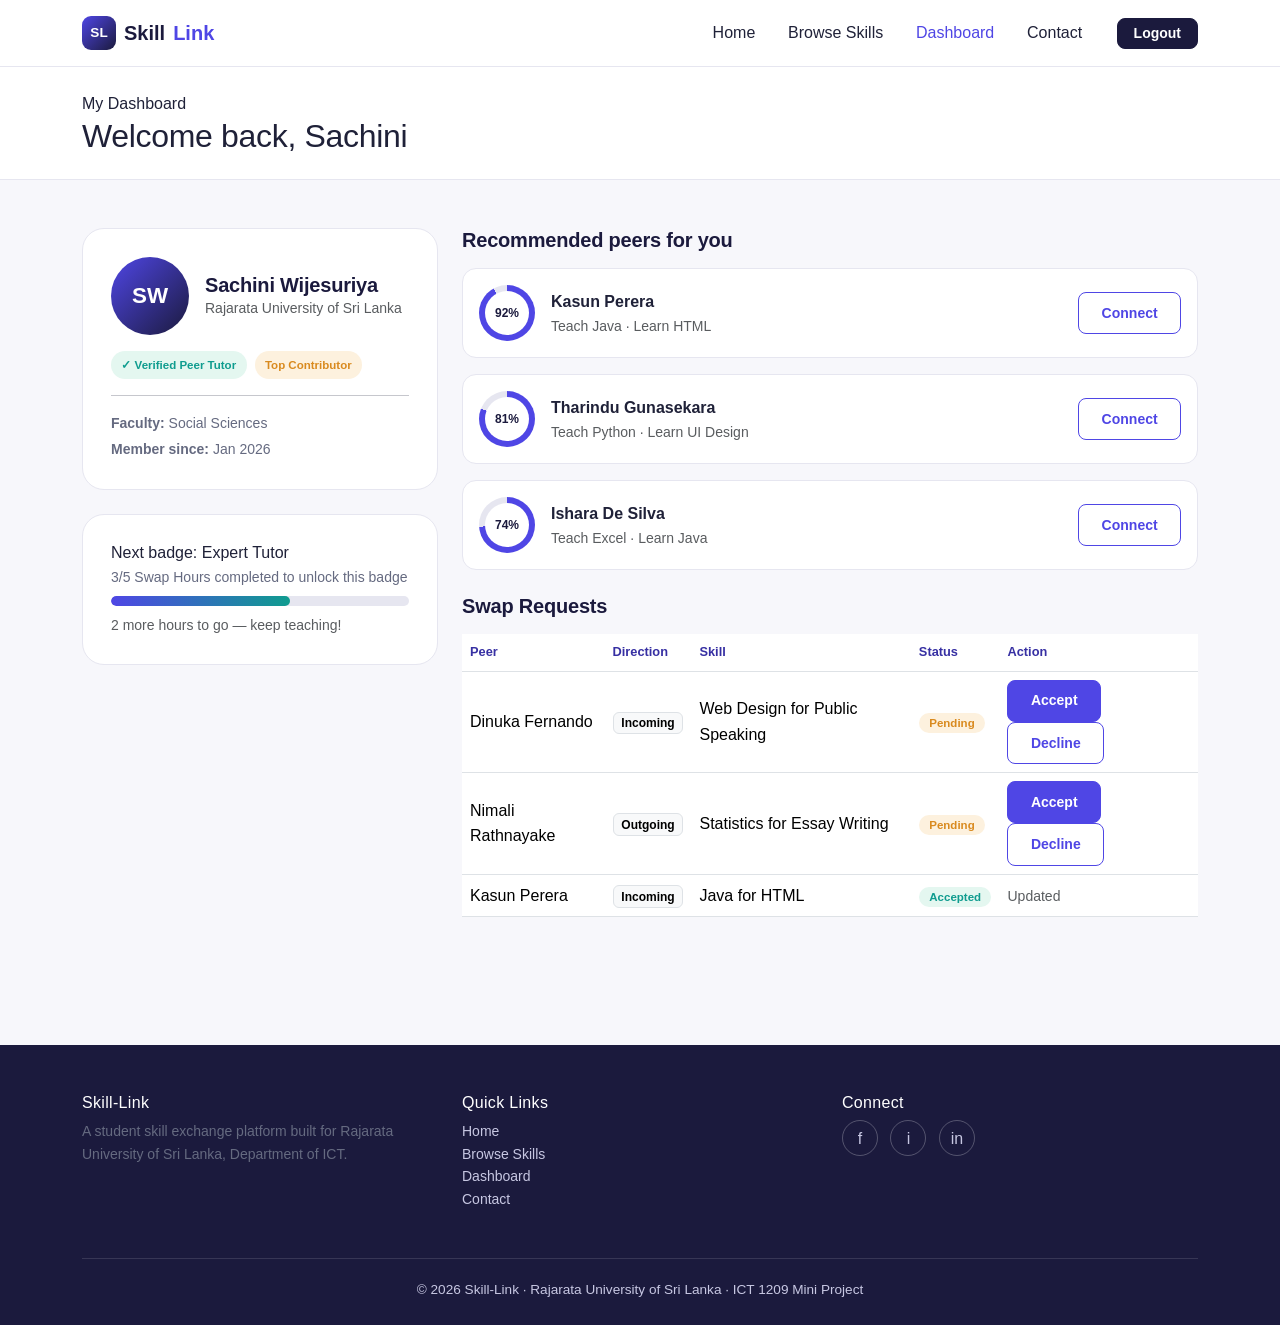
==== commit 84325ac2: "message" ====
--- a/dashboard.html
+++ b/dashboard.html
@@ -3,8 +3,8 @@
 <head>
 <meta charset="UTF-8">
 <meta name="viewport" content="width=device-width, initial-scale=1.0">
-<title>Skill-Link | Exchange Skills, Excel Together</title>
-<meta name="description" content="Skill-Link is a peer-to-peer skill exchange platform for university students.">
+<title>My Dashboard | Skill-Link</title>
+<meta name="description" content="Your Skill-Link dashboard: badges, match suggestions, and swap requests.">
 
 <link href="https://fonts.googleapis.com/css2?family=Sora:wght@600;700;800&family=Inter:wght@400;500;600&display=swap" rel="stylesheet">
 <link href="https://cdn.jsdelivr.net/npm/bootstrap@5.3.3/dist/css/bootstrap.min.css" rel="stylesheet">
@@ -24,166 +24,179 @@
         <li class="nav-item"><a class="nav-link" href="skills.html">Browse Skills</a></li>
         <li class="nav-item"><a class="nav-link" href="dashboard.html">Dashboard</a></li>
         <li class="nav-item"><a class="nav-link" href="contact.html">Contact</a></li>
-        <li class="nav-item ms-lg-3"><a class="btn btn-outline-primary-custom btn-sm px-3" href="login.html">Login / Register</a></li>
+        <li class="nav-item ms-lg-3"><a class="btn btn-navy btn-sm px-3" href="login.html">Logout</a></li>
       </ul>
     </div>
   </div>
 </nav>
 
-<header class="hero">
+<header class="py-4" style="background:var(--surface); border-bottom:1px solid var(--border);">
   <div class="container">
-    <div class="row align-items-center gy-5">
-      <div class="col-lg-6">
-        <span class="eyebrow-badge">Peer-to-peer learning, credit-based</span>
-        <h1>Exchange Skills, <span style="color:var(--primary)">Excel</span> Together</h1>
-        <p class="fs-5 mt-3">Trade what you know for what you want to learn. Skill-Link matches students module-by-module, tracks teaching hours, and turns every swap into a verified badge on your profile.</p>
-        <div class="d-flex flex-wrap gap-3 mt-4">
-          <a href="skills.html" class="btn btn-primary-custom btn-lg">Explore Skills</a>
-          <a href="dashboard.html" class="btn btn-outline-primary-custom btn-lg">My Dashboard</a>
-        </div>
-
-        <div class="row stat-strip g-3">
-          <div class="col-6 col-sm-4">
-            <div class="stat-num">500+</div>
-            <div class="stat-label">Skills shared</div>
-          </div>
-          <div class="col-6 col-sm-4">
-            <div class="stat-num">100+</div>
-            <div class="stat-label">Verified tutors</div>
-          </div>
-          <div class="col-6 col-sm-4">
-            <div class="stat-num">1,200+</div>
-            <div class="stat-label">Swap hours logged</div>
-          </div>
-        </div>
-      </div>
-
-      <div class="col-lg-6">
-        <div class="hero-visual">
-          <p class="text-white-50 small mb-1">This week on Skill-Link</p>
-          <h5 class="text-white mb-4">Module-centric swaps happening now</h5>
-          <div class="d-flex flex-column gap-3">
-            <div class="float-card d-flex justify-content-between align-items-center">
-              <span>CS201 &middot; Java &rarr; Web Design</span>
-              <span class="skill-badge badge-verified">Verified Tutor</span>
+    <span class="eyebrow-badge">My Dashboard</span>
+    <h1 class="h2 mb-0">Welcome back, Sachini</h1>
+  </div>
+</header>
+
+<div class="container py-5">
+  <div class="row g-4">
+
+    <div class="col-lg-4">
+      <div class="profile-card mb-4">
+        <div class="d-flex align-items-center gap-3 mb-3">
+          <div class="profile-photo">SW</div>
+          <div>
+            <h5 class="mb-0">Sachini Wijesuriya</h5>
+            <div class="text-muted small">Rajarata University of Sri Lanka</div>
+          </div>
+        </div>
+        <div class="d-flex flex-wrap gap-2 mb-3">
+          <span class="skill-badge badge-verified" data-bs-toggle="tooltip" title="5+ Hours Taught, 4.8 Rating" data-badge-name="Verified Peer Tutor" data-badge-reason="5+ Hours Taught, 4.8 Rating">&#10003; Verified Peer Tutor</span>
+          <span class="skill-badge badge-top" data-bs-toggle="tooltip" title="Top 10% by review count" data-badge-name="Top Contributor" data-badge-reason="Top 10% by review count this semester">Top Contributor</span>
+        </div>
+        <hr>
+        <p class="small mb-1"><strong>Faculty:</strong> Social Sciences</p>
+        <p class="small mb-0"><strong>Member since:</strong> Jan 2026</p>
+      </div>
+
+      <div class="profile-card">
+        <h6 class="mb-1">Next badge: Expert Tutor</h6>
+        <p class="small mb-2">3/5 Swap Hours completed to unlock this badge</p>
+        <div class="progress-track">
+          <div class="progress-fill" id="badgeProgressFill" data-target="60" style="width:0%"></div>
+        </div>
+        <p class="small text-muted mt-2 mb-0">2 more hours to go &mdash; keep teaching!</p>
+      </div>
+    </div>
+
+    <div class="col-lg-8">
+
+      <div class="mb-4">
+        <h5 class="mb-3">Recommended peers for you</h5>
+        <div class="d-flex flex-column gap-3">
+
+          <div class="match-suggestion-card">
+            <div class="circular-badge" style="--pct:92"><span>92%</span></div>
+            <div class="flex-grow-1">
+              <strong>Kasun Perera</strong>
+              <div class="small text-muted">Teach Java &middot; Learn HTML</div>
             </div>
-            <div class="float-card d-flex justify-content-between align-items-center">
-              <span>ST105 &middot; Statistics &rarr; Python</span>
-              <span class="skill-badge badge-top">Top Rated</span>
+            <button class="btn btn-outline-primary-custom btn-sm" data-bs-toggle="modal" data-bs-target="#swapModal" data-skill-title="Java for HTML">Connect</button>
+          </div>
+
+          <div class="match-suggestion-card">
+            <div class="circular-badge" style="--pct:81"><span>81%</span></div>
+            <div class="flex-grow-1">
+              <strong>Tharindu Gunasekara</strong>
+              <div class="small text-muted">Teach Python &middot; Learn UI Design</div>
             </div>
-            <div class="float-card d-flex justify-content-between align-items-center">
-              <span>EN110 &middot; Essay Writing &rarr; Excel</span>
-              <span class="skill-badge badge-newcomer">Newcomer</span>
+            <button class="btn btn-outline-primary-custom btn-sm" data-bs-toggle="modal" data-bs-target="#swapModal" data-skill-title="Python for UI Design">Connect</button>
+          </div>
+
+          <div class="match-suggestion-card">
+            <div class="circular-badge" style="--pct:74"><span>74%</span></div>
+            <div class="flex-grow-1">
+              <strong>Ishara De Silva</strong>
+              <div class="small text-muted">Teach Excel &middot; Learn Java</div>
             </div>
-          </div>
-        </div>
-      </div>
-    </div>
-  </div>
-</header>
-
-<div class="ticker-bar">
-  <div class="container d-flex align-items-center gap-3">
-    <span class="ticker-label">Live</span>
-    <span id="tickerText" class="ticker-fade">Loading recent swaps &hellip;</span>
+            <button class="btn btn-outline-primary-custom btn-sm" data-bs-toggle="modal" data-bs-target="#swapModal" data-skill-title="Excel for Java">Connect</button>
+          </div>
+
+        </div>
+      </div>
+
+      <div>
+        <h5 class="mb-3">Swap Requests</h5>
+        <div class="table-responsive">
+          <table class="table swap-table align-middle" id="swapRequestsTable">
+            <thead>
+              <tr>
+                <th>Peer</th>
+                <th>Direction</th>
+                <th>Skill</th>
+                <th>Status</th>
+                <th>Action</th>
+              </tr>
+            </thead>
+            <tbody>
+              <tr>
+                <td>Dinuka Fernando</td>
+                <td><span class="badge text-bg-light border">Incoming</span></td>
+                <td>Web Design for Public Speaking</td>
+                <td><span class="swap-status pending">Pending</span></td>
+                <td class="action-cell">
+                  <button class="btn btn-sm btn-primary-custom me-1" data-action="accept">Accept</button>
+                  <button class="btn btn-sm btn-outline-primary-custom" data-action="decline">Decline</button>
+                </td>
+              </tr>
+              <tr>
+                <td>Nimali Rathnayake</td>
+                <td><span class="badge text-bg-light border">Outgoing</span></td>
+                <td>Statistics for Essay Writing</td>
+                <td><span class="swap-status pending">Pending</span></td>
+                <td class="action-cell">
+                  <button class="btn btn-sm btn-primary-custom me-1" data-action="accept">Accept</button>
+                  <button class="btn btn-sm btn-outline-primary-custom" data-action="decline">Decline</button>
+                </td>
+              </tr>
+              <tr>
+                <td>Kasun Perera</td>
+                <td><span class="badge text-bg-light border">Incoming</span></td>
+                <td>Java for HTML</td>
+                <td><span class="swap-status accepted">Accepted</span></td>
+                <td class="action-cell"><span class="text-muted small">Updated</span></td>
+              </tr>
+            </tbody>
+          </table>
+        </div>
+      </div>
+
+    </div>
   </div>
 </div>
 
-<section class="py-5" id="features">
-  <div class="container py-4">
-    <div class="row mb-4">
-      <div class="col-lg-7">
-        <h2 class="h1">Built around how students actually learn</h2>
-        <p>Three ideas from our project proposal, brought to life.</p>
-      </div>
-    </div>
-    <div class="row g-4">
-      <div class="col-md-4">
-        <div class="feature-card">
-          <span class="module-chip">MODULE-CENTRIC</span>
-          <div class="feature-icon">&#128218;</div>
-          <h5>Module-Centric Swaps</h5>
-          <p>Find help for a specific exam module instead of a vague subject &mdash; search "CS201 Databases" and get matched with someone who has actually passed it.</p>
-        </div>
-      </div>
-      <div class="col-md-4">
-        <div class="feature-card">
-          <span class="module-chip">TRUST</span>
-          <div class="feature-icon">&#9989;</div>
-          <h5>Verified Peer Badges</h5>
-          <p>Every tutor earns badges like "Verified Tutor" or "Top Rated" through logged teaching hours and reviews, so you know who to trust before you swap.</p>
-        </div>
-      </div>
-      <div class="col-md-4">
-        <div class="feature-card">
-          <span class="module-chip">MATCHING</span>
-          <div class="feature-icon">&#129504;</div>
-          <h5>Smart Matching</h5>
-          <p>Tell us what you want to learn and what you can teach &mdash; our matcher calculates a compatibility score and surfaces your best-fit peer instantly.</p>
-        </div>
-      </div>
-    </div>
-  </div>
-</section>
-
-<section class="py-5" style="background:var(--surface); border-top:1px solid var(--border); border-bottom:1px solid var(--border);">
-  <div class="container py-4">
-    <h2 class="h1 text-center mb-5">What students are saying</h2>
-
-    <div id="testimonialCarousel" class="carousel slide" data-bs-ride="carousel" data-bs-interval="4500">
-      <div class="carousel-inner">
-        <div class="carousel-item active">
-          <div class="testimonial-card">
-            <div class="avatar-ring">KP</div>
-            <p class="fst-italic fs-5 mb-2">"I taught Java for four weeks and picked up Web Design in return. The badge system made it easy to prove I actually knew my stuff."</p>
-            <strong>Kasun Perera</strong>
-            <div class="text-muted small mb-2">Faculty of Applied Sciences</div>
-            <span class="skill-badge badge-verified">&#10003; Verified Tutor</span>
-          </div>
-        </div>
-        <div class="carousel-item">
-          <div class="testimonial-card">
-            <div class="avatar-ring">NR</div>
-            <p class="fst-italic fs-5 mb-2">"The Smart Matcher found me a Python tutor in under a minute. Way faster than posting on a group chat and hoping someone replies."</p>
-            <strong>Nimali Rathnayake</strong>
-            <div class="text-muted small mb-2">Faculty of Management</div>
-            <span class="skill-badge badge-top">Top Rated</span>
-          </div>
-        </div>
-        <div class="carousel-item">
-          <div class="testimonial-card">
-            <div class="avatar-ring">DF</div>
-            <p class="fst-italic fs-5 mb-2">"I was nervous about tutoring for the first time. Logging my hours toward a badge kept me motivated to actually show up."</p>
-            <strong>Dinuka Fernando</strong>
-            <div class="text-muted small mb-2">Faculty of Applied Sciences</div>
-            <span class="skill-badge badge-verified">&#10003; Verified Tutor</span>
-          </div>
-        </div>
-      </div>
-      <button class="carousel-control-prev" type="button" data-bs-target="#testimonialCarousel" data-bs-slide="prev">
-        <span class="carousel-control-prev-icon" style="filter:invert(1) grayscale(1)" aria-hidden="true"></span>
-        <span class="visually-hidden">Previous</span>
-      </button>
-      <button class="carousel-control-next" type="button" data-bs-target="#testimonialCarousel" data-bs-slide="next">
-        <span class="carousel-control-next-icon" style="filter:invert(1) grayscale(1)" aria-hidden="true"></span>
-        <span class="visually-hidden">Next</span>
-      </button>
-      <div class="carousel-indicators" style="position:static; margin-top:1.5rem;">
-        <button type="button" data-bs-target="#testimonialCarousel" data-bs-slide-to="0" class="active" style="background-color:var(--primary)"></button>
-        <button type="button" data-bs-target="#testimonialCarousel" data-bs-slide-to="1" style="background-color:var(--primary)"></button>
-        <button type="button" data-bs-target="#testimonialCarousel" data-bs-slide-to="2" style="background-color:var(--primary)"></button>
-      </div>
-    </div>
-  </div>
-</section>
-
-<section class="py-5">
-  <div class="container py-3 text-center">
-    <h2 class="h1">Ready to make your first swap?</h2>
-    <p class="mx-auto">Browse live skill listings or check your dashboard to see who's already matched with you.</p>
-    <a href="skills.html" class="btn btn-primary-custom btn-lg mt-2">Explore Skills</a>
-  </div>
-</section>
+<div class="modal fade" id="badgeInfoModal" tabindex="-1" aria-labelledby="badgeInfoTitle" aria-hidden="true">
+  <div class="modal-dialog modal-dialog-centered">
+    <div class="modal-content">
+      <div class="modal-header">
+        <h5 class="modal-title" id="badgeInfoTitle">Badge</h5>
+        <button type="button" class="btn-close" data-bs-dismiss="modal" aria-label="Close"></button>
+      </div>
+      <div class="modal-body" id="badgeInfoBody">Reason will appear here.</div>
+    </div>
+  </div>
+</div>
+
+<div class="modal fade" id="swapModal" tabindex="-1" aria-labelledby="swapModalLabel" aria-hidden="true">
+  <div class="modal-dialog modal-dialog-centered">
+    <div class="modal-content">
+      <form id="swapForm">
+        <div class="modal-header">
+          <h5 class="modal-title" id="swapModalLabel">Request a Skill Swap</h5>
+          <button type="button" class="btn-close" data-bs-dismiss="modal" aria-label="Close"></button>
+        </div>
+        <div class="modal-body">
+          <div class="mb-3">
+            <label for="swapSkillName" class="form-label">Skill</label>
+            <input type="text" class="form-control" id="swapSkillName" readonly>
+          </div>
+          <div class="mb-3">
+            <label for="swapOffer" class="form-label">What will you teach in return?</label>
+            <input type="text" class="form-control" id="swapOffer" placeholder="e.g. Excel, Photography" required>
+          </div>
+          <div class="mb-3">
+            <label for="swapNote" class="form-label">Message (optional)</label>
+            <textarea class="form-control" id="swapNote" rows="3"></textarea>
+          </div>
+          <div id="swapConfirmMsg" class="alert alert-success py-2 small d-none mb-0">Swap request sent!</div>
+        </div>
+        <div class="modal-footer">
+          <button type="button" class="btn btn-outline-primary-custom" data-bs-dismiss="modal">Cancel</button>
+          <button type="submit" class="btn btn-primary-custom">Send Request</button>
+        </div>
+      </form>
+    </div>
+  </div>
+</div>
 
 <footer class="site-footer">
   <div class="container">
@@ -218,5 +231,12 @@
 
 <script src="https://cdn.jsdelivr.net/npm/bootstrap@5.3.3/dist/js/bootstrap.bundle.min.js"></script>
 <script src="js/script.js"></script>
+<script>
+  document.addEventListener("DOMContentLoaded", function () {
+    document.querySelectorAll('[data-bs-toggle="tooltip"]').forEach(function (el) {
+      new bootstrap.Tooltip(el);
+    });
+  });
+</script>
 </body>
 </html>
--- a/css/style.css
+++ b/css/style.css
@@ -0,0 +1,422 @@
+
+:root {
+  --primary: #4f46e5;
+  --primary-dark: #3730a3;
+  --primary-light: #eef0fd;
+  --navy: #1b1a3d;
+  --navy-soft: #262456;
+  --teal: #0f9c8f;
+  --amber: #d98a1f;
+  --bg: #f7f7fb;
+  --surface: #ffffff;
+  --text: #1f2138;
+  --text-muted: #656a80;
+  --border: #e6e6f0;
+  --radius-sm: 8px;
+  --radius-md: 14px;
+  --radius-lg: 22px;
+  --shadow: 0 10px 30px -18px rgba(27, 26, 61, 0.35);
+  --font-head: "Sora", "Segoe UI", sans-serif;
+  --font-body: "Inter", "Segoe UI", sans-serif;
+}
+
+* { box-sizing: border-box; }
+
+html { scroll-behavior: smooth; }
+
+body {
+  font-family: var(--font-body);
+  color: var(--text);
+  background: var(--bg);
+  line-height: 1.6;
+}
+
+h1, h2, h3, h4, h5, .display-headline {
+  font-family: var(--font-head);
+  color: var(--navy);
+  font-weight: 700;
+  letter-spacing: -0.01em;
+}
+
+p { color: var(--text-muted); max-width: 62ch; }
+
+a { color: var(--primary); text-decoration: none; }
+a:hover { color: var(--primary-dark); }
+
+.container-narrow { max-width: 1140px; margin: 0 auto; }
+
+.btn-primary-custom {
+  background: var(--primary);
+  border: 1px solid var(--primary);
+  color: #fff;
+  border-radius: var(--radius-sm);
+  padding: 0.6rem 1.4rem;
+  font-weight: 600;
+  transition: background 0.15s ease, transform 0.15s ease;
+}
+.btn-primary-custom:hover { background: var(--primary-dark); color: #fff; transform: translateY(-1px); }
+
+.btn-outline-primary-custom {
+  background: transparent;
+  border: 1px solid var(--primary);
+  color: var(--primary);
+  border-radius: var(--radius-sm);
+  padding: 0.6rem 1.4rem;
+  font-weight: 600;
+  transition: all 0.15s ease;
+}
+.btn-outline-primary-custom:hover { background: var(--primary); color: #fff; }
+
+.btn-navy {
+  background: var(--navy);
+  border: 1px solid var(--navy);
+  color: #fff;
+  border-radius: var(--radius-sm);
+  font-weight: 600;
+}
+.btn-navy:hover { background: #100f28; color: #fff; }
+
+.navbar-custom {
+  background: rgba(255, 255, 255, 0.92);
+  backdrop-filter: blur(8px);
+  border-bottom: 1px solid var(--border);
+  padding-top: 0.7rem;
+  padding-bottom: 0.7rem;
+}
+.navbar-brand {
+  font-family: var(--font-head);
+  font-weight: 700;
+  font-size: 1.25rem;
+  color: var(--navy);
+  display: flex;
+  align-items: center;
+  gap: 0.5rem;
+}
+.brand-mark {
+  display: inline-grid;
+  place-items: center;
+  width: 34px; height: 34px;
+  border-radius: 9px;
+  background: linear-gradient(135deg, var(--primary), var(--navy));
+  color: #fff;
+  font-size: 0.85rem;
+  font-weight: 700;
+}
+.brand-accent { color: var(--primary); }
+.navbar-custom .nav-link {
+  color: var(--text);
+  font-weight: 500;
+  padding: 0.5rem 0.9rem !important;
+  border-radius: var(--radius-sm);
+}
+.navbar-custom .nav-link:hover,
+.navbar-custom .nav-link.active { color: var(--primary); }
+
+.site-footer {
+  background: var(--navy);
+  color: #c7c7e2;
+  padding: 3rem 0 1.5rem;
+  margin-top: 4rem;
+}
+.site-footer h6 { color: #fff; font-family: var(--font-head); letter-spacing: 0.02em; }
+.site-footer a { color: #c7c7e2; }
+.site-footer a:hover { color: #fff; }
+.footer-social a {
+  display: inline-grid; place-items: center;
+  width: 36px; height: 36px;
+  border-radius: 50%;
+  border: 1px solid rgba(255,255,255,0.25);
+  margin-right: 0.5rem;
+}
+.footer-bottom { border-top: 1px solid rgba(255,255,255,0.12); margin-top: 2rem; padding-top: 1.25rem; font-size: 0.85rem; }
+
+.hero {
+  background: radial-gradient(1100px 500px at 80% -10%, #e4e2ff 0%, transparent 60%), var(--surface);
+  padding: 5rem 0 3rem;
+  border-bottom: 1px solid var(--border);
+}
+.hero .eyebrow-badge {
+  display: inline-block;
+  background: var(--primary-light);
+  color: var(--primary-dark);
+  border-radius: 999px;
+  padding: 0.35rem 0.9rem;
+  font-size: 0.82rem;
+  font-weight: 600;
+  margin-bottom: 1rem;
+}
+.hero h1 { font-size: clamp(2.1rem, 4vw, 3.1rem); line-height: 1.12; }
+.stat-strip { border-top: 1px solid var(--border); margin-top: 2.5rem; padding-top: 1.5rem; }
+.stat-strip .stat-num { font-family: var(--font-head); font-size: 1.7rem; font-weight: 700; color: var(--navy); }
+.stat-strip .stat-label { color: var(--text-muted); font-size: 0.9rem; }
+
+.hero-visual {
+  background: linear-gradient(160deg, var(--navy), var(--primary-dark));
+  border-radius: var(--radius-lg);
+  padding: 2rem;
+  color: #fff;
+  min-height: 320px;
+  position: relative;
+  overflow: hidden;
+}
+.hero-visual .float-card {
+  background: rgba(255,255,255,0.1);
+  border: 1px solid rgba(255,255,255,0.18);
+  border-radius: var(--radius-md);
+  padding: 1rem 1.1rem;
+  backdrop-filter: blur(4px);
+}
+
+.ticker-bar {
+  background: var(--navy);
+  color: #fff;
+  padding: 0.65rem 0;
+  overflow: hidden;
+}
+.ticker-bar .ticker-label {
+  background: var(--primary);
+  border-radius: 999px;
+  padding: 0.25rem 0.75rem;
+  font-size: 0.75rem;
+  font-weight: 700;
+  letter-spacing: 0.03em;
+}
+#tickerText { font-size: 0.92rem; opacity: 0.95; }
+.ticker-fade { animation: tickerFade 0.5s ease; }
+@keyframes tickerFade { from { opacity: 0; transform: translateY(4px);} to { opacity: 1; transform: translateY(0);} }
+
+.feature-card {
+  background: var(--surface);
+  border: 1px solid var(--border);
+  border-radius: var(--radius-md);
+  padding: 1.75rem;
+  height: 100%;
+  transition: transform 0.18s ease, box-shadow 0.18s ease;
+}
+.feature-card:hover { transform: translateY(-4px); box-shadow: var(--shadow); }
+.feature-card .module-chip {
+  font-family: var(--font-head);
+  font-size: 0.75rem;
+  font-weight: 700;
+  color: var(--primary);
+  background: var(--primary-light);
+  border-radius: var(--radius-sm);
+  display: inline-block;
+  padding: 0.2rem 0.55rem;
+  margin-bottom: 0.9rem;
+}
+.feature-icon {
+  width: 46px; height: 46px;
+  border-radius: 12px;
+  display: grid; place-items: center;
+  background: var(--primary);
+  color: #fff;
+  margin-bottom: 1rem;
+  font-size: 1.2rem;
+}
+
+.testimonial-card {
+  background: var(--surface);
+  border: 1px solid var(--border);
+  border-radius: var(--radius-lg);
+  padding: 2.25rem;
+  max-width: 720px;
+  margin: 0 auto;
+  text-align: center;
+}
+.testimonial-card .avatar-ring {
+  width: 68px; height: 68px;
+  border-radius: 50%;
+  background: linear-gradient(135deg, var(--primary), var(--teal));
+  color: #fff;
+  display: grid; place-items: center;
+  font-weight: 700;
+  margin: 0 auto 1rem;
+}
+
+.skill-badge {
+  display: inline-flex;
+  align-items: center;
+  gap: 0.3rem;
+  font-size: 0.72rem;
+  font-weight: 700;
+  border-radius: 999px;
+  padding: 0.28rem 0.65rem;
+  cursor: pointer;
+  border: none;
+}
+.skill-badge.badge-verified { background: #e4f7f0; color: var(--teal); }
+.skill-badge.badge-top { background: #fdf1de; color: var(--amber); }
+.skill-badge.badge-newcomer { background: var(--primary-light); color: var(--primary-dark); }
+.skill-badge:hover { filter: brightness(0.95); }
+
+.skill-card {
+  background: var(--surface);
+  border: 1px solid var(--border);
+  border-radius: var(--radius-md);
+  padding: 1.4rem;
+  height: 100%;
+  transition: box-shadow 0.15s ease, transform 0.15s ease;
+}
+.skill-card:hover { box-shadow: var(--shadow); transform: translateY(-2px); }
+.skill-card .subject-tag {
+  font-size: 0.72rem;
+  font-weight: 700;
+  color: var(--primary-dark);
+  background: var(--primary-light);
+  border-radius: var(--radius-sm);
+  padding: 0.2rem 0.5rem;
+}
+.skill-card .level-pill {
+  font-size: 0.72rem;
+  font-weight: 600;
+  border-radius: 999px;
+  padding: 0.2rem 0.6rem;
+  border: 1px solid var(--border);
+  color: var(--text-muted);
+}
+.skill-card .tutor-avatar {
+  width: 42px; height: 42px;
+  border-radius: 50%;
+  background: var(--navy);
+  color: #fff;
+  display: grid; place-items: center;
+  font-weight: 700;
+  font-size: 0.85rem;
+}
+.skill-card.filtered-out { display: none; }
+
+.filter-bar {
+  background: var(--surface);
+  border: 1px solid var(--border);
+  border-radius: var(--radius-md);
+  padding: 1.25rem;
+}
+.filter-bar label { font-size: 0.8rem; font-weight: 600; color: var(--navy); }
+
+.matcher-widget {
+  background: linear-gradient(160deg, var(--navy), var(--primary-dark));
+  border-radius: var(--radius-lg);
+  padding: 2rem;
+  color: #fff;
+}
+.matcher-widget select {
+  border-radius: var(--radius-sm);
+  border: none;
+  padding: 0.6rem 0.8rem;
+}
+#matchResultZone { min-height: 4px; }
+.match-result-card {
+  background: var(--surface);
+  color: var(--text);
+  border-radius: var(--radius-md);
+  padding: 1.25rem;
+  display: flex;
+  align-items: center;
+  gap: 1rem;
+  opacity: 0;
+  transform: translateY(10px);
+  animation: matchFadeIn 0.5s ease forwards;
+}
+@keyframes matchFadeIn { to { opacity: 1; transform: translateY(0); } }
+.match-percent-ring {
+  width: 64px; height: 64px;
+  border-radius: 50%;
+  display: grid; place-items: center;
+  font-weight: 700;
+  font-family: var(--font-head);
+  color: #fff;
+  background: conic-gradient(var(--teal) calc(var(--pct, 0) * 1%), #e6e6f0 0);
+  position: relative;
+}
+.match-percent-ring::after {
+  content: attr(data-pct) "%";
+  position: absolute;
+  inset: 6px;
+  border-radius: 50%;
+  background: var(--surface);
+  color: var(--navy);
+  display: grid; place-items: center;
+  font-size: 0.85rem;
+}
+
+.profile-card {
+  background: var(--surface);
+  border: 1px solid var(--border);
+  border-radius: var(--radius-lg);
+  padding: 1.75rem;
+}
+.profile-photo {
+  width: 78px; height: 78px;
+  border-radius: 50%;
+  background: linear-gradient(135deg, var(--primary), var(--navy));
+  color: #fff;
+  display: grid; place-items: center;
+  font-family: var(--font-head);
+  font-weight: 700;
+  font-size: 1.4rem;
+}
+.progress-track { height: 10px; border-radius: 999px; background: var(--border); overflow: hidden; }
+.progress-fill { height: 100%; background: linear-gradient(90deg, var(--primary), var(--teal)); border-radius: 999px; transition: width 0.6s ease; }
+
+.match-suggestion-card {
+  border: 1px solid var(--border);
+  border-radius: var(--radius-md);
+  padding: 1rem;
+  display: flex;
+  align-items: center;
+  gap: 1rem;
+  background: var(--surface);
+}
+.circular-badge {
+  --pct: 0;
+  width: 56px; height: 56px;
+  border-radius: 50%;
+  background: conic-gradient(var(--primary) calc(var(--pct) * 1%), var(--border) 0);
+  display: grid; place-items: center;
+  flex-shrink: 0;
+}
+.circular-badge span {
+  width: 44px; height: 44px;
+  border-radius: 50%;
+  background: var(--surface);
+  display: grid; place-items: center;
+  font-size: 0.75rem;
+  font-weight: 700;
+  color: var(--navy);
+}
+
+.swap-table thead { background: var(--primary-light); }
+.swap-table th { color: var(--primary-dark); font-size: 0.8rem; text-transform: none; }
+.swap-status { font-size: 0.72rem; font-weight: 700; border-radius: 999px; padding: 0.25rem 0.65rem; }
+.swap-status.pending { background: #fdf1de; color: var(--amber); }
+.swap-status.accepted { background: #e4f7f0; color: var(--teal); }
+.swap-status.declined { background: #fde8e8; color: #c0392b; }
+
+.form-panel {
+  background: var(--surface);
+  border: 1px solid var(--border);
+  border-radius: var(--radius-lg);
+  padding: 2rem;
+}
+.form-control:focus, .form-select:focus {
+  border-color: var(--primary);
+  box-shadow: 0 0 0 0.2rem rgba(79, 70, 229, 0.15);
+}
+.is-invalid-custom { border-color: #c0392b !important; }
+.field-error { color: #c0392b; font-size: 0.8rem; display: none; margin-top: 0.25rem; }
+.field-error.show { display: block; }
+
+a:focus-visible, button:focus-visible, input:focus-visible, select:focus-visible {
+  outline: 2px solid var(--primary);
+  outline-offset: 2px;
+}
+
+@media (prefers-reduced-motion: reduce) {
+  * { animation-duration: 0.001ms !important; transition-duration: 0.001ms !important; }
+}
+
+@media (max-width: 767px) {
+  .hero { padding: 3.25rem 0 2rem; }
+  .matcher-widget { padding: 1.4rem; }
+}
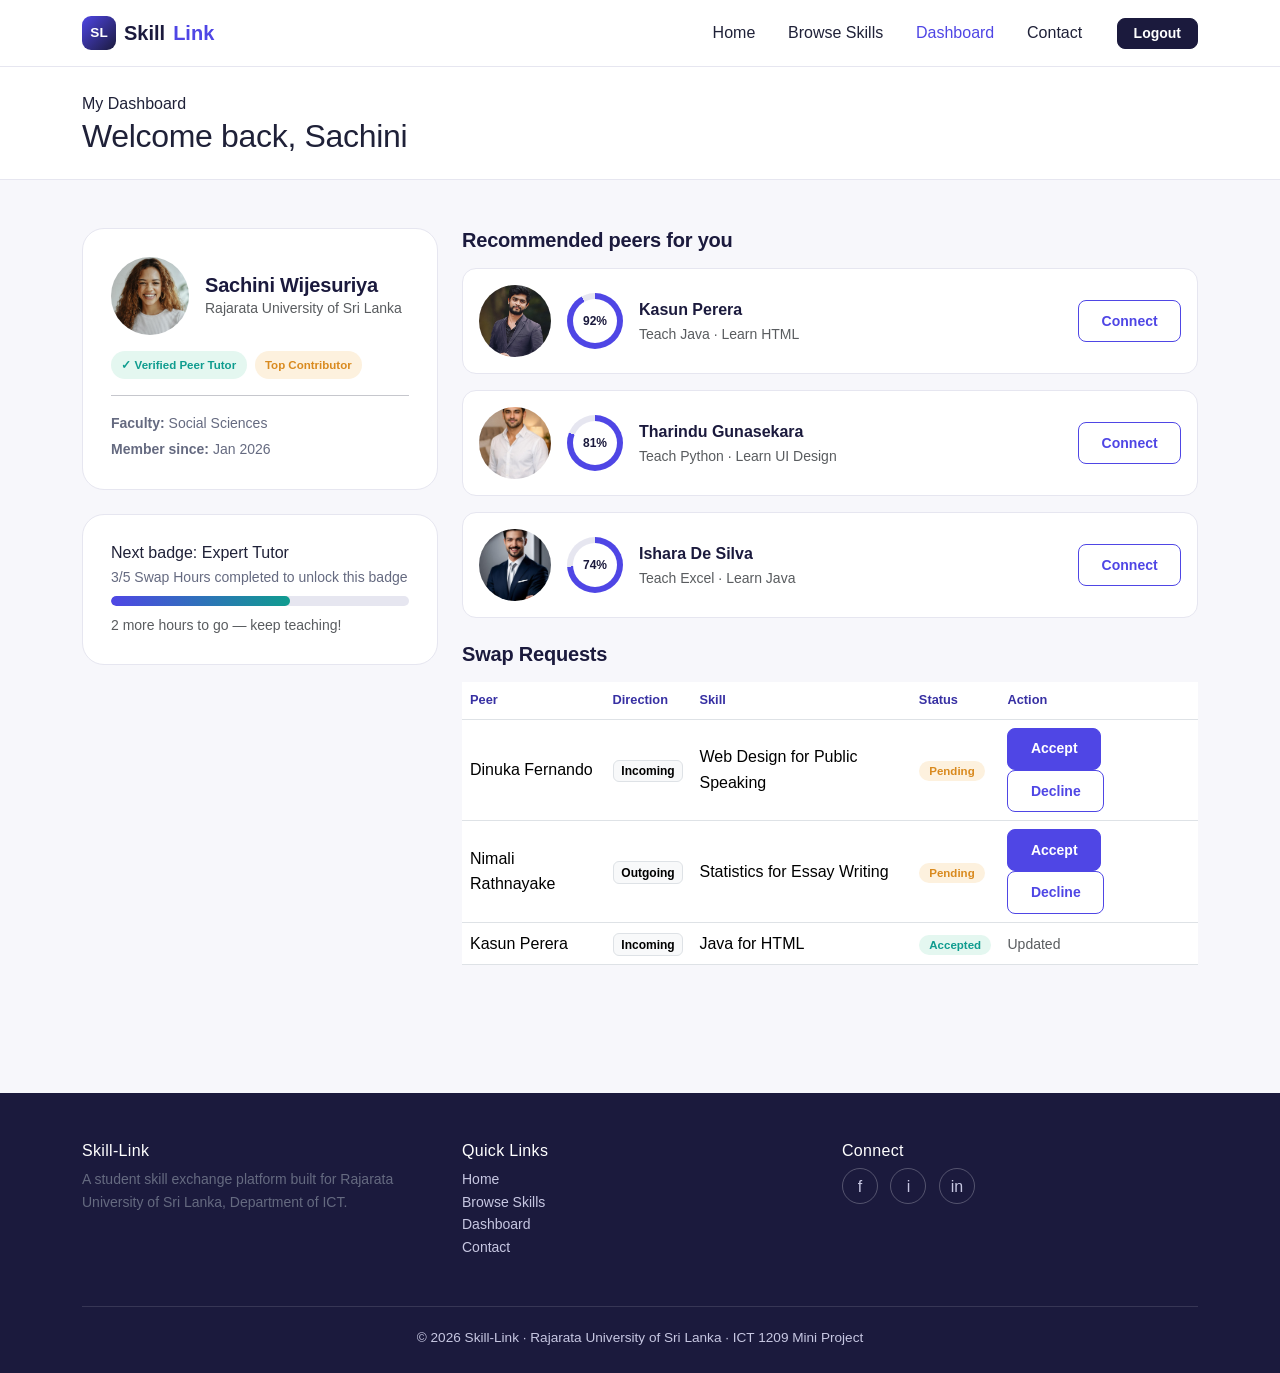
==== commit 3e8d60f6: "message" ====
--- a/dashboard.html
+++ b/dashboard.html
@@ -43,7 +43,7 @@
     <div class="col-lg-4">
       <div class="profile-card mb-4">
         <div class="d-flex align-items-center gap-3 mb-3">
-          <div class="profile-photo">SW</div>
+          <div class="profile-photo"><img src="images/img1.jpg" alt="Sachini"></div>
           <div>
             <h5 class="mb-0">Sachini Wijesuriya</h5>
             <div class="text-muted small">Rajarata University of Sri Lanka</div>
@@ -75,6 +75,7 @@
         <div class="d-flex flex-column gap-3">
 
           <div class="match-suggestion-card">
+            <img src="images/img2.jpg" alt="Kasun Perera" class="peer-photo">
             <div class="circular-badge" style="--pct:92"><span>92%</span></div>
             <div class="flex-grow-1">
               <strong>Kasun Perera</strong>
@@ -84,6 +85,7 @@
           </div>
 
           <div class="match-suggestion-card">
+            <img src="images/img3.jpg" alt="Tharindu Gunasekara" class="peer-photo">
             <div class="circular-badge" style="--pct:81"><span>81%</span></div>
             <div class="flex-grow-1">
               <strong>Tharindu Gunasekara</strong>
@@ -93,6 +95,7 @@
           </div>
 
           <div class="match-suggestion-card">
+            <img src="images/img4.jpg" alt="Ishara De Silva" class="peer-photo">
             <div class="circular-badge" style="--pct:74"><span>74%</span></div>
             <div class="flex-grow-1">
               <strong>Ishara De Silva</strong>
--- a/css/style.css
+++ b/css/style.css
@@ -347,14 +347,18 @@
   padding: 1.75rem;
 }
 .profile-photo {
-  width: 78px; height: 78px;
-  border-radius: 50%;
-  background: linear-gradient(135deg, var(--primary), var(--navy));
-  color: #fff;
-  display: grid; place-items: center;
-  font-family: var(--font-head);
-  font-weight: 700;
-  font-size: 1.4rem;
+  width: 78px;
+  height: 78px;
+  border-radius: 50%;
+  overflow: hidden;
+  flex-shrink: 0;
+}
+
+.profile-photo img {
+  width: 100%;
+  height: 100%;
+  object-fit: cover;
+  display: block;
 }
 .progress-track { height: 10px; border-radius: 999px; background: var(--border); overflow: hidden; }
 .progress-fill { height: 100%; background: linear-gradient(90deg, var(--primary), var(--teal)); border-radius: 999px; transition: width 0.6s ease; }
@@ -368,6 +372,16 @@
   gap: 1rem;
   background: var(--surface);
 }
+
+.peer-photo {
+  width: 72px;
+  height: 72px;
+  border-radius: 50%;
+  object-fit: cover;
+  flex-shrink: 0;
+  display: block;
+}
+
 .circular-badge {
   --pct: 0;
   width: 56px; height: 56px;
@@ -419,4 +433,17 @@
 @media (max-width: 767px) {
   .hero { padding: 3.25rem 0 2rem; }
   .matcher-widget { padding: 1.4rem; }
+}
+
+.match-suggestion-card {
+  min-height: 96px;
+}
+
+.match-suggestion-card .flex-grow-1 {
+  min-width: 0;
+}
+
+.match-suggestion-card strong {
+  font-family: var(--font-head);
+  color: var(--navy);
 }
